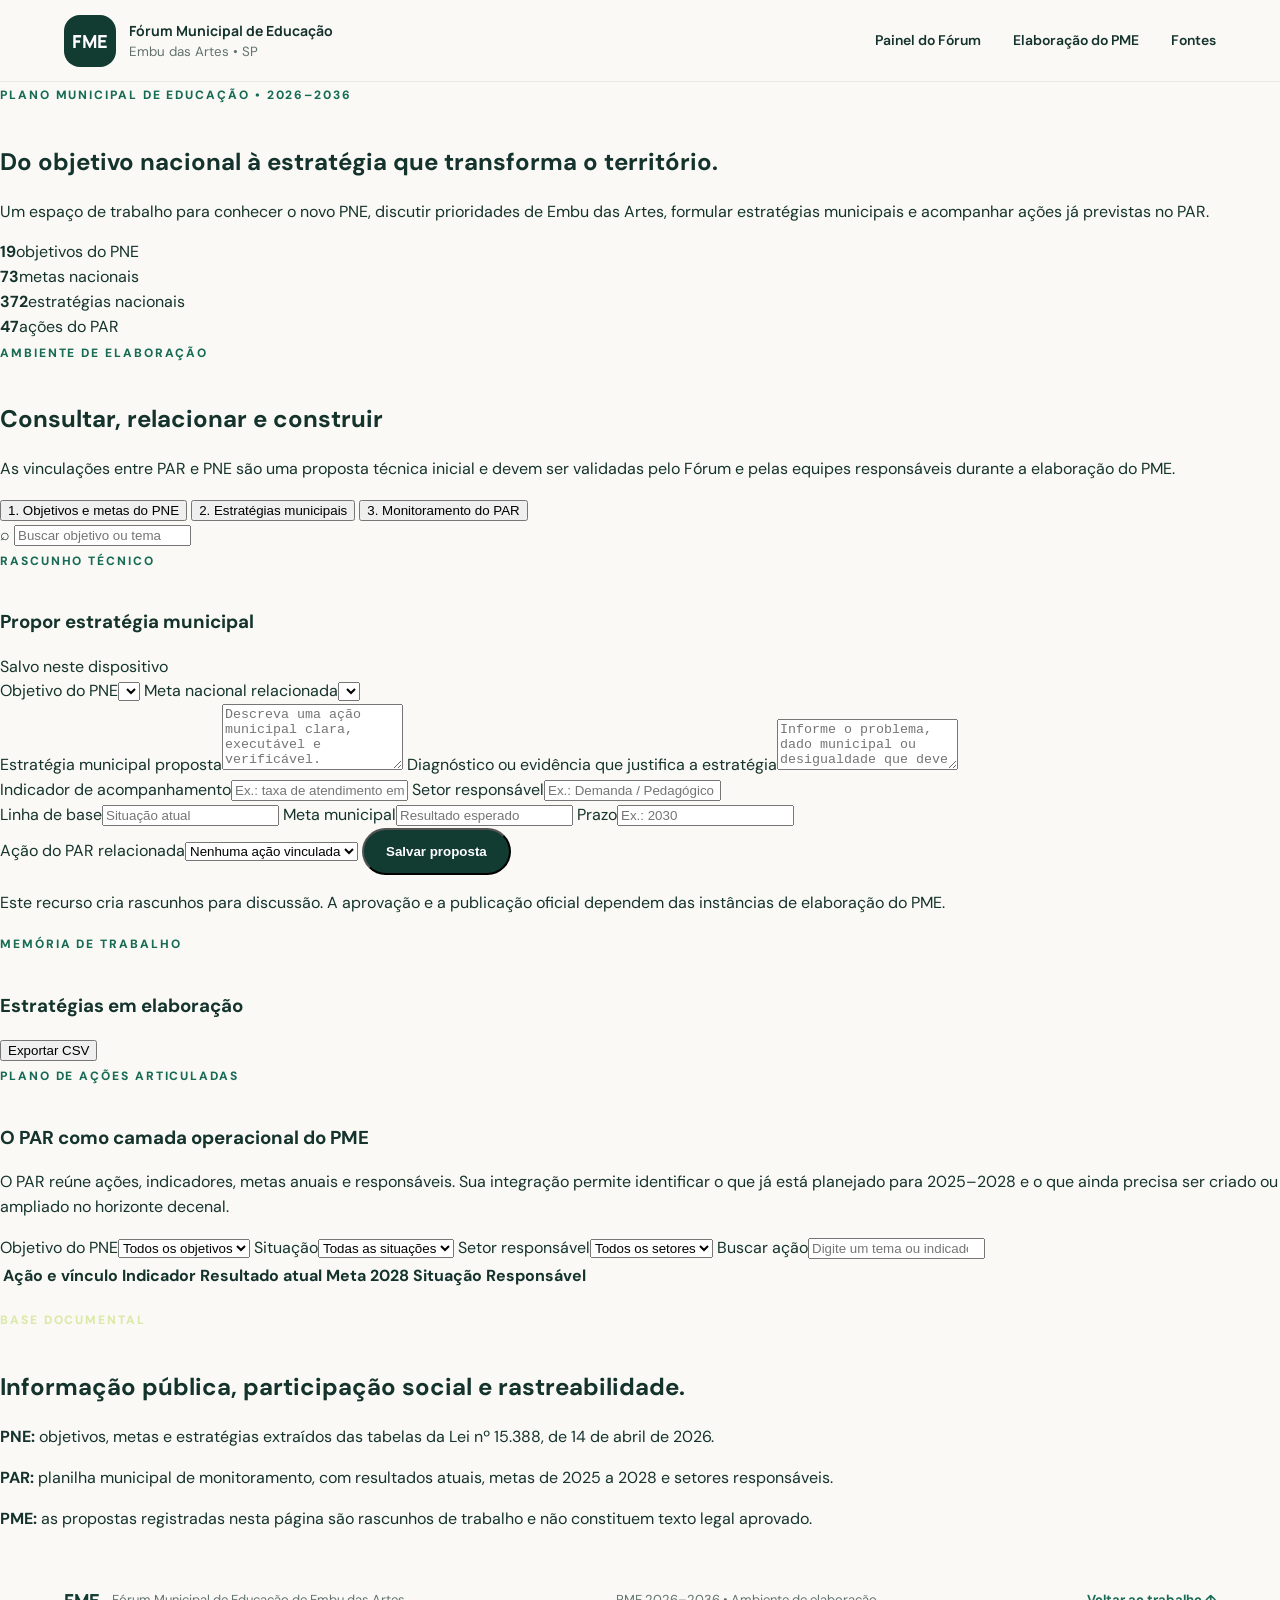
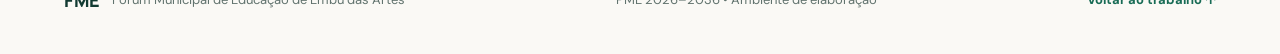
==== pme.html @ 4b8239c7 "Cria arquivo pme.html - atualização v.2.0 Cria arquivo pme.html - atualização v.2.0" ====
<!doctype html>
<html lang="pt-BR">
<head>
  <meta charset="utf-8">
  <meta name="viewport" content="width=device-width, initial-scale=1">
  <meta name="theme-color" content="#153f35">
  <title>PME 2026–2036 | Fórum Municipal de Educação</title>
  <meta name="description" content="Ambiente de consulta ao PNE, elaboração de estratégias municipais e articulação com o monitoramento do PAR de Embu das Artes.">
  <link rel="preconnect" href="https://fonts.googleapis.com">
  <link rel="preconnect" href="https://fonts.gstatic.com" crossorigin>
  <link href="https://fonts.googleapis.com/css2?family=DM+Sans:wght@400;500;600;700&family=Manrope:wght@600;700;800&display=swap" rel="stylesheet">
  <link rel="stylesheet" href="assets/css/style.css">
  <link rel="stylesheet" href="assets/css/pme.css">
</head>
<body class="pme-page">
  <header class="topbar">
    <a class="brand" href="index.html">
      <span class="brand-mark">FME</span>
      <span class="brand-copy"><strong>Fórum Municipal de Educação</strong><small>Embu das Artes • SP</small></span>
    </a>
    <nav class="nav">
      <a href="index.html">Painel do Fórum</a>
      <a href="#workspace">Elaboração do PME</a>
      <a href="#fontes">Fontes</a>
    </nav>
    <button class="menu" aria-label="Abrir menu" aria-expanded="false">☰</button>
  </header>

  <main>
    <section class="pme-hero">
      <div>
        <span class="eyebrow">Plano Municipal de Educação • 2026–2036</span>
        <h1>Do objetivo nacional à estratégia que transforma o território.</h1>
        <p>Um espaço de trabalho para conhecer o novo PNE, discutir prioridades de Embu das Artes, formular estratégias municipais e acompanhar ações já previstas no PAR.</p>
      </div>
      <div class="pme-hero-stats" aria-label="Resumo das fontes analisadas">
        <article><strong id="pneObjectiveTotal">19</strong><span>objetivos do PNE</span></article>
        <article><strong id="pneGoalTotal">73</strong><span>metas nacionais</span></article>
        <article><strong id="pneStrategyTotal">372</strong><span>estratégias nacionais</span></article>
        <article><strong id="parActionTotal">47</strong><span>ações do PAR</span></article>
      </div>
    </section>

    <section id="workspace" class="pme-workspace">
      <div class="workspace-heading">
        <div>
          <span class="kicker">Ambiente de elaboração</span>
          <h2>Consultar, relacionar e construir</h2>
        </div>
        <p>As vinculações entre PAR e PNE são uma proposta técnica inicial e devem ser validadas pelo Fórum e pelas equipes responsáveis durante a elaboração do PME.</p>
      </div>

      <div class="view-tabs" role="tablist" aria-label="Etapas de trabalho do PME">
        <button class="view-tab active" role="tab" aria-selected="true" data-view="pne">1. Objetivos e metas do PNE</button>
        <button class="view-tab" role="tab" aria-selected="false" data-view="municipal">2. Estratégias municipais</button>
        <button class="view-tab" role="tab" aria-selected="false" data-view="par">3. Monitoramento do PAR</button>
      </div>

      <section class="workspace-view active" id="view-pne" aria-label="Objetivos e metas do PNE">
        <div class="pne-layout">
          <aside class="objective-browser">
            <label class="pme-search">
              <span aria-hidden="true">⌕</span>
              <input id="objectiveSearch" type="search" placeholder="Buscar objetivo ou tema">
            </label>
            <div id="objectiveList" class="objective-list"></div>
          </aside>
          <div id="objectiveDetail" class="objective-detail"></div>
        </div>
      </section>

      <section class="workspace-view" id="view-municipal" aria-label="Estratégias municipais">
        <div class="draft-grid">
          <form id="strategyForm" class="strategy-form">
            <div class="form-heading">
              <div><span class="kicker">Rascunho técnico</span><h3>Propor estratégia municipal</h3></div>
              <span class="local-badge">Salvo neste dispositivo</span>
            </div>
            <div class="form-row two">
              <label>Objetivo do PNE<select id="draftObjective" required></select></label>
              <label>Meta nacional relacionada<select id="draftGoal" required></select></label>
            </div>
            <label>Estratégia municipal proposta<textarea id="draftText" rows="4" required placeholder="Descreva uma ação municipal clara, executável e verificável."></textarea></label>
            <label>Diagnóstico ou evidência que justifica a estratégia<textarea id="draftEvidence" rows="3" placeholder="Informe o problema, dado municipal ou desigualdade que deve ser enfrentada."></textarea></label>
            <div class="form-row two">
              <label>Indicador de acompanhamento<input id="draftIndicator" type="text" placeholder="Ex.: taxa de atendimento em creche"></label>
              <label>Setor responsável<input id="draftOwner" type="text" placeholder="Ex.: Demanda / Pedagógico"></label>
            </div>
            <div class="form-row three">
              <label>Linha de base<input id="draftBaseline" type="text" placeholder="Situação atual"></label>
              <label>Meta municipal<input id="draftTarget" type="text" placeholder="Resultado esperado"></label>
              <label>Prazo<input id="draftDeadline" type="text" placeholder="Ex.: 2030"></label>
            </div>
            <label>Ação do PAR relacionada<select id="draftPar"><option value="">Nenhuma ação vinculada</option></select></label>
            <button class="btn primary" type="submit">Salvar proposta</button>
            <p class="form-note">Este recurso cria rascunhos para discussão. A aprovação e a publicação oficial dependem das instâncias de elaboração do PME.</p>
          </form>

          <div class="draft-panel">
            <div class="draft-panel-head">
              <div><span class="kicker">Memória de trabalho</span><h3>Estratégias em elaboração</h3></div>
              <button id="exportDrafts" class="outline-action" type="button">Exportar CSV</button>
            </div>
            <div id="draftList" class="draft-list"></div>
          </div>
        </div>
      </section>

      <section class="workspace-view" id="view-par" aria-label="Monitoramento do PAR">
        <div class="par-intro">
          <div>
            <span class="kicker">Plano de Ações Articuladas</span>
            <h3>O PAR como camada operacional do PME</h3>
            <p>O PAR reúne ações, indicadores, metas anuais e responsáveis. Sua integração permite identificar o que já está planejado para 2025–2028 e o que ainda precisa ser criado ou ampliado no horizonte decenal.</p>
          </div>
          <div class="par-status-summary" id="parStatusSummary"></div>
        </div>
        <div class="par-filters">
          <label>Objetivo do PNE<select id="parObjectiveFilter"><option value="">Todos os objetivos</option></select></label>
          <label>Situação<select id="parStatusFilter"><option value="">Todas as situações</option></select></label>
          <label>Setor responsável<select id="parSectorFilter"><option value="">Todos os setores</option></select></label>
          <label class="par-search">Buscar ação<input id="parSearch" type="search" placeholder="Digite um tema ou indicador"></label>
        </div>
        <div class="par-table-wrap">
          <table class="par-table">
            <thead><tr><th>Ação e vínculo</th><th>Indicador</th><th>Resultado atual</th><th>Meta 2028</th><th>Situação</th><th>Responsável</th></tr></thead>
            <tbody id="parTableBody"></tbody>
          </table>
        </div>
        <p id="parCount" class="result-count"></p>
      </section>
    </section>

    <section id="fontes" class="source-note">
      <div><span class="kicker light">Base documental</span><h2>Informação pública, participação social e rastreabilidade.</h2></div>
      <div>
        <p><strong>PNE:</strong> objetivos, metas e estratégias extraídos das tabelas da Lei nº 15.388, de 14 de abril de 2026.</p>
        <p><strong>PAR:</strong> planilha municipal de monitoramento, com resultados atuais, metas de 2025 a 2028 e setores responsáveis.</p>
        <p><strong>PME:</strong> as propostas registradas nesta página são rascunhos de trabalho e não constituem texto legal aprovado.</p>
      </div>
    </section>
  </main>

  <footer>
    <div><strong>FME</strong><span>Fórum Municipal de Educação de Embu das Artes</span></div>
    <p>PME 2026–2036 • Ambiente de elaboração</p>
    <a href="#workspace">Voltar ao trabalho ↑</a>
  </footer>

  <script src="assets/js/pne-par-data.js"></script>
  <script src="assets/js/pme.js"></script>
</body>
</html>
---- assets/css/style.css ----
:root{--ink:#15332d;--deep:#123b32;--green:#176b55;--lime:#dbe9a8;--sand:#f5f1e7;--cream:#faf9f5;--white:#fff;--line:#dfe5df;--muted:#61736e;--shadow:0 18px 50px rgba(19,58,49,.12)}*{box-sizing:border-box}html{scroll-behavior:smooth}body{margin:0;background:var(--cream);color:var(--ink);font:16px/1.55 'DM Sans',Arial,sans-serif}a{color:inherit;text-decoration:none}.topbar{height:82px;display:flex;align-items:center;justify-content:space-between;padding:0 clamp(24px,5vw,72px);position:sticky;top:0;z-index:20;background:rgba(250,249,245,.92);backdrop-filter:blur(16px);border-bottom:1px solid rgba(21,51,45,.08)}.brand{display:flex;align-items:center;gap:13px}.brand-mark{display:grid;place-items:center;width:52px;height:52px;border-radius:16px;background:var(--deep);color:#fff;font:800 18px/1 'Manrope',Arial,sans-serif}.brand-copy{display:flex;flex-direction:column;line-height:1.2}.brand-copy strong{font:700 14px 'Manrope',Arial,sans-serif}.brand-copy small{color:var(--muted);margin-top:4px}.nav{display:flex;gap:32px;font-weight:600;font-size:14px}.nav a{position:relative}.nav a:after{content:'';position:absolute;left:0;bottom:-7px;width:0;height:2px;background:var(--green);transition:.2s}.nav a:hover:after{width:100%}.menu{display:none;border:0;background:transparent;font-size:24px;color:var(--deep)}.hero{min-height:680px;padding:82px clamp(24px,6vw,90px);display:grid;grid-template-columns:minmax(0,1.45fr) minmax(300px,.55fr);gap:72px;align-items:center;background:radial-gradient(circle at 82% 24%,rgba(219,233,168,.65),transparent 26%),linear-gradient(135deg,#f8f7f2 0%,#f0f5ec 100%);position:relative;overflow:hidden}.hero:before{content:'';position:absolute;width:440px;height:440px;border:1px solid rgba(23,107,85,.16);border-radius:50%;right:-130px;bottom:-170px}.eyebrow,.kicker{display:inline-flex;text-transform:uppercase;letter-spacing:.16em;font-size:12px;font-weight:800;color:var(--green);margin-bottom:18px}.hero h1,.section h2,.participation h2{font-family:'Manrope',Arial,sans-serif;letter-spacing:-.04em}.hero h1{font-size:clamp(44px,6vw,82px);line-height:.98;max-width:1050px;margin:0 0 28px}.hero-content>p{max-width:760px;color:var(--muted);font-size:19px}.hero-actions{display:flex;gap:12px;margin:34px 0 46px}.btn{display:inline-flex;align-items:center;justify-content:center;padding:14px 22px;border-radius:999px;font-weight:700}.btn.primary{background:var(--deep);color:#fff}.btn.ghost{border:1px solid rgba(21,51,45,.18);background:rgba(255,255,255,.55)}.hero-stats{display:flex;flex-wrap:wrap;gap:34px}.hero-stats div{display:flex;flex-direction:column;border-left:2px solid var(--lime);padding-left:14px}.hero-stats strong{font:800 20px 'Manrope',Arial,sans-serif}.hero-stats span{color:var(--muted);font-size:13px}.hero-card{align-self:end;background:var(--deep);color:#fff;border-radius:28px;padding:34px;box-shadow:var(--shadow);transform:rotate(-2deg)}.quote-mark{font:800 72px/1 Georgia,serif;color:var(--lime);height:45px}.hero-card p{font:700 25px/1.25 'Manrope',Arial,sans-serif}.hero-card span{color:#bcd0ca;font-size:13px}.section{padding:100px clamp(24px,6vw,90px)}.section-heading{max-width:920px}.section h2,.participation h2{font-size:clamp(34px,4vw,55px);line-height:1.05;margin:0}.intro{background:var(--white)}.intro-grid{display:grid;grid-template-columns:.7fr 1.3fr;gap:70px;margin-top:58px}.lead{font-size:22px;color:var(--muted);margin:0}.pillars{display:grid;grid-template-columns:repeat(3,1fr);gap:16px}.pillars article{padding:28px;border:1px solid var(--line);border-radius:22px;background:#fff}.pillars b{font:800 13px 'Manrope',Arial,sans-serif;color:var(--green)}.pillars h3{font:700 19px 'Manrope',Arial,sans-serif;margin:32px 0 8px}.pillars p{color:var(--muted);margin:0;font-size:14px}.members-section{background:var(--sand)}.members-heading{max-width:none;display:flex;justify-content:space-between;align-items:end;gap:30px}.members-heading p{color:var(--muted);max-width:760px}.counter{min-width:130px;height:130px;border-radius:50%;border:1px solid rgba(21,51,45,.16);display:grid;place-content:center;text-align:center}.counter span{font:800 37px/1 'Manrope',Arial,sans-serif}.counter small{color:var(--muted);margin-top:7px}.member-tools{margin:42px 0 26px;display:flex;align-items:center;gap:12px}.search{width:min(520px,100%);background:#fff;border:1px solid var(--line);height:54px;border-radius:16px;padding:0 18px;display:flex;align-items:center;gap:11px}.search input{border:0;outline:0;width:100%;font:inherit;background:transparent;color:var(--ink)}.clear{border:0;background:transparent;color:var(--green);font-weight:700;cursor:pointer}.members-grid{display:grid;grid-template-columns:repeat(4,minmax(0,1fr));gap:20px}.member-card{background:#fff;border-radius:24px;overflow:hidden;box-shadow:0 5px 20px rgba(20,54,45,.04);transition:transform .25s ease,box-shadow .25s ease}.member-card:hover{transform:translateY(-6px);box-shadow:var(--shadow)}.photo-wrap{aspect-ratio:4/5;background:#e8ece8;overflow:hidden}.photo-wrap img{width:100%;height:100%;object-fit:cover;display:block;transition:transform .45s ease}.member-card:hover img{transform:scale(1.025)}.member-info{padding:19px 20px 22px}.member-info h3{font:700 18px 'Manrope',Arial,sans-serif;margin:0}.member-info p{margin:5px 0 0;color:var(--green);font-size:13px;font-weight:700}.empty{text-align:center;padding:50px;color:var(--muted)}.participation{margin:0 clamp(24px,4vw,58px) 58px;background:var(--deep);color:#fff;border-radius:34px;padding:72px clamp(28px,5vw,72px);display:grid;grid-template-columns:1.15fr .85fr;gap:80px}.kicker.light{color:var(--lime)}.participation>div>p{color:#bad0ca;font-size:18px;max-width:700px}.future-card{background:rgba(255,255,255,.08);border:1px solid rgba(255,255,255,.12);border-radius:24px;padding:30px}.future-card>span{color:var(--lime);font-size:12px;text-transform:uppercase;font-weight:800;letter-spacing:.12em}.future-card h3{font:700 24px/1.25 'Manrope',Arial,sans-serif}.future-card ul{padding-left:18px;color:#d8e4e0}footer{padding:30px clamp(24px,5vw,72px);display:flex;justify-content:space-between;align-items:center;gap:24px;color:var(--muted);font-size:13px}footer div{display:flex;gap:12px;align-items:center}footer strong{color:var(--deep);font:800 18px 'Manrope',Arial,sans-serif}footer a{font-weight:700;color:var(--green)}@media(max-width:1050px){.hero{grid-template-columns:1fr}.hero-card{max-width:480px}.members-grid{grid-template-columns:repeat(3,1fr)}.intro-grid,.participation{grid-template-columns:1fr}.pillars{grid-template-columns:repeat(3,1fr)}}@media(max-width:760px){.topbar{height:72px}.nav{display:none;position:absolute;top:72px;left:16px;right:16px;background:#fff;padding:20px;border-radius:18px;box-shadow:var(--shadow);flex-direction:column}.nav.open{display:flex}.menu{display:block}.brand-copy strong{font-size:12px}.brand-copy small{font-size:11px}.hero{padding-top:64px;min-height:auto}.hero h1{font-size:44px}.hero-stats{gap:18px}.hero-card{display:none}.intro-grid{gap:38px}.pillars{grid-template-columns:1fr}.members-heading{align-items:flex-start}.counter{width:92px;height:92px;min-width:92px}.members-grid{grid-template-columns:repeat(2,1fr);gap:12px}.member-info{padding:15px}.member-info h3{font-size:15px}.participation{margin:0 14px 30px;border-radius:26px;padding:45px 24px;gap:30px}footer{flex-direction:column;align-items:flex-start}}@media(max-width:430px){.members-grid{grid-template-columns:1fr 1fr}.member-info p{font-size:11px}.section{padding-left:18px;padding-right:18px}.members-heading{display:block}.counter{margin-top:25px}.hero{padding-left:18px;padding-right:18px}}
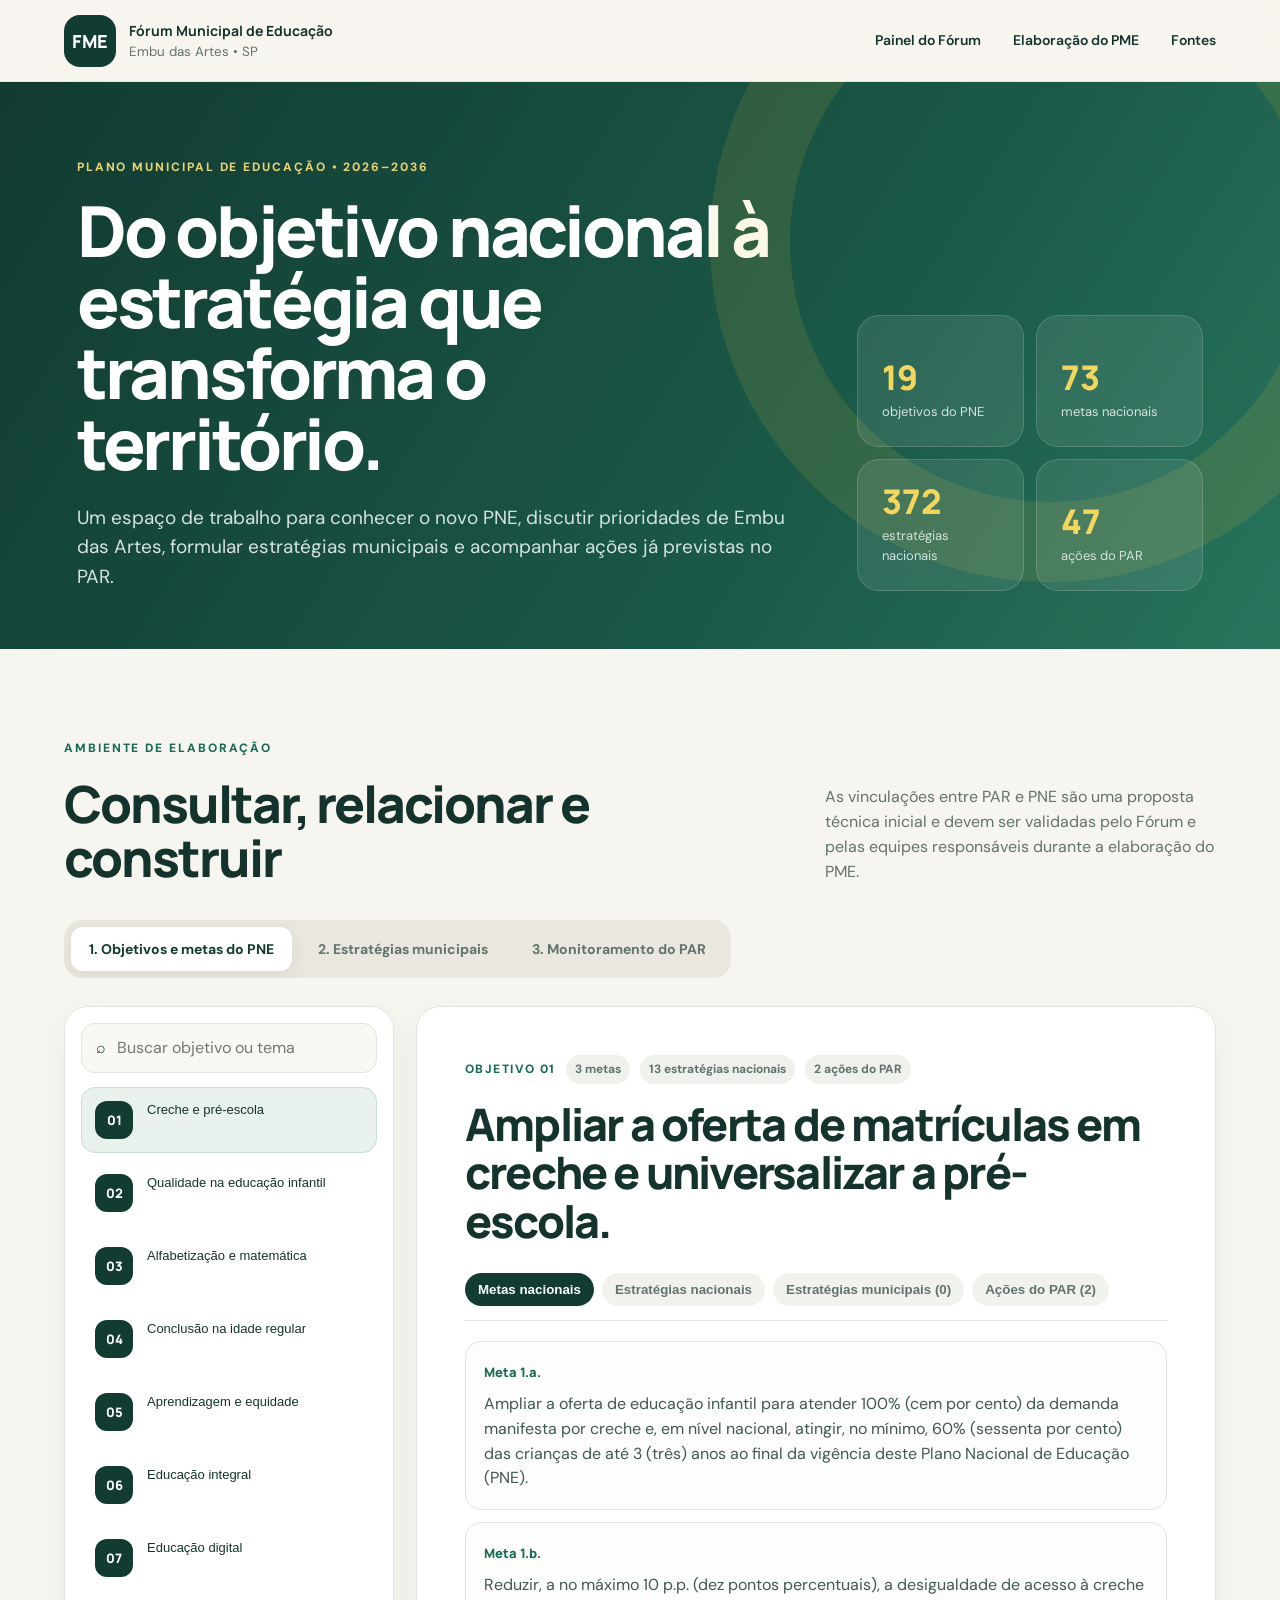
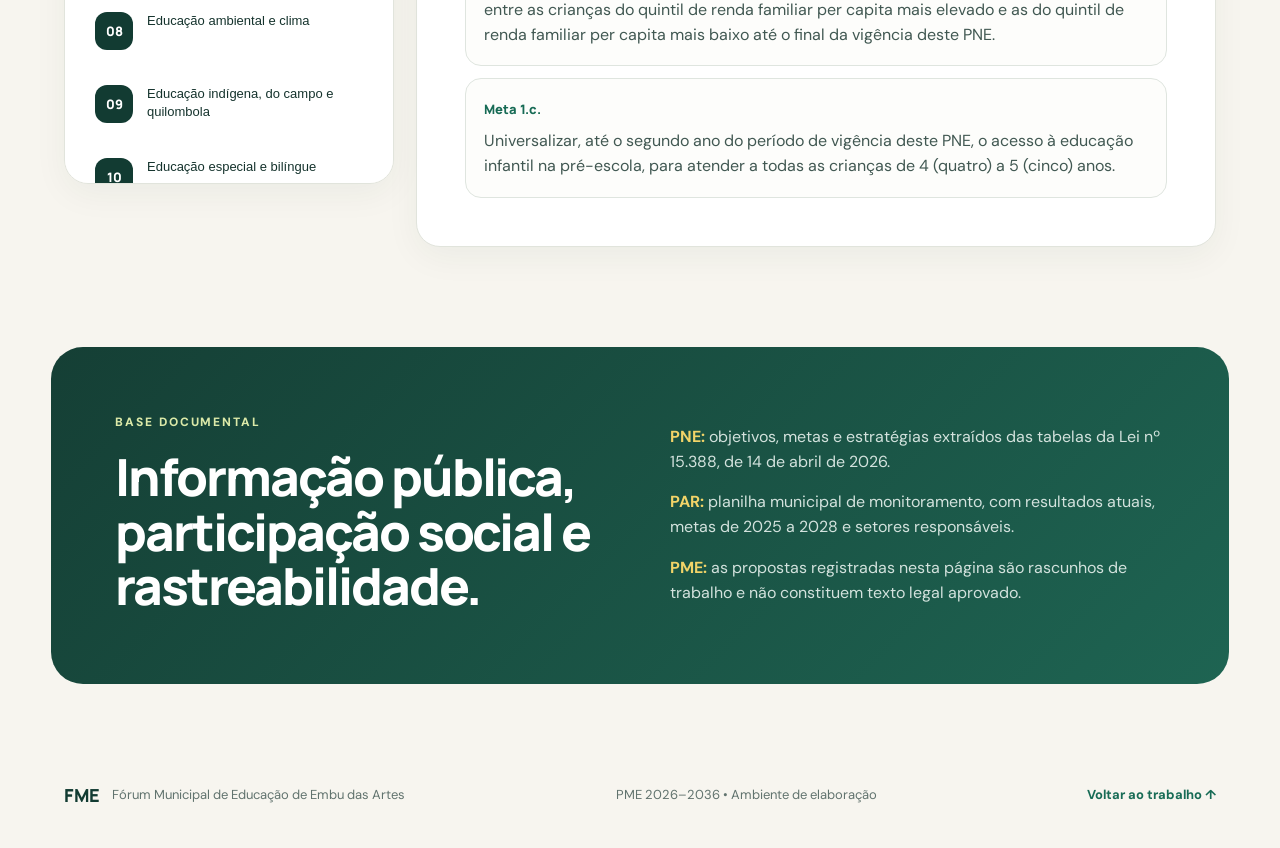
==== commit 32666d15: "Atualização do Painel Consulta Pública" ====
--- a/pme.html
+++ b/pme.html
@@ -11,6 +11,7 @@
   <link href="https://fonts.googleapis.com/css2?family=DM+Sans:wght@400;500;600;700&family=Manrope:wght@600;700;800&display=swap" rel="stylesheet">
   <link rel="stylesheet" href="assets/css/style.css">
   <link rel="stylesheet" href="assets/css/pme.css">
+  <link rel="stylesheet" href="assets/css/pme-integration.css">
 </head>
 <body class="pme-page">
   <header class="topbar">
@@ -74,7 +75,22 @@
           <form id="strategyForm" class="strategy-form">
             <div class="form-heading">
               <div><span class="kicker">Rascunho técnico</span><h3>Propor estratégia municipal</h3></div>
-              <span class="local-badge">Salvo neste dispositivo</span>
+              <span class="local-badge" id="storageBadge">Consulta moderada</span>
+            </div>
+            <div class="participant-block">
+              <h4>Identificação do participante</h4>
+              <div class="form-row two">
+                <label>Nome completo<input id="draftParticipantName" type="text" maxlength="160" required autocomplete="name" placeholder="Informe seu nome"></label>
+                <label>E-mail<input id="draftParticipantEmail" type="email" maxlength="180" required autocomplete="email" placeholder="seuemail@exemplo.com"></label>
+              </div>
+              <label>Representação ou segmento
+                <select id="draftParticipantSegment" required>
+                  <option value="">Selecione</option>
+                  <option>FME</option><option>Secretaria Municipal de Educação</option><option>Unidade escolar</option>
+                  <option>Conselho</option><option>Sociedade civil</option><option>Estudante</option>
+                  <option>Família/Responsável</option><option>Outro</option>
+                </select>
+              </label>
             </div>
             <div class="form-row two">
               <label>Objetivo do PNE<select id="draftObjective" required></select></label>
@@ -92,8 +108,11 @@
               <label>Prazo<input id="draftDeadline" type="text" placeholder="Ex.: 2030"></label>
             </div>
             <label>Ação do PAR relacionada<select id="draftPar"><option value="">Nenhuma ação vinculada</option></select></label>
-            <button class="btn primary" type="submit">Salvar proposta</button>
-            <p class="form-note">Este recurso cria rascunhos para discussão. A aprovação e a publicação oficial dependem das instâncias de elaboração do PME.</p>
+            <label class="honeypot" aria-hidden="true">Não preencha este campo<input id="draftWebsite" type="text" tabindex="-1" autocomplete="off"></label>
+            <label class="consent-check"><input id="draftConsent" type="checkbox" required><span>Autorizo o armazenamento dos meus dados e desta proposta exclusivamente para a elaboração, discussão e monitoramento do PME 2026–2036.</span></label>
+            <button class="btn primary" id="submitProposal" type="submit">Enviar proposta para moderação</button>
+            <p id="submitStatus" class="form-status" role="status" aria-live="polite"></p>
+            <p class="form-note">A proposta será arquivada como “Recebida” e somente será incorporada ao PME após análise das instâncias responsáveis. Uma cópia também permanece neste dispositivo para segurança.</p>
           </form>
 
           <div class="draft-panel">
@@ -147,6 +166,7 @@
     <a href="#workspace">Voltar ao trabalho ↑</a>
   </footer>
 
+  <script src="assets/js/pme-config.js"></script>
   <script src="assets/js/pne-par-data.js"></script>
   <script src="assets/js/pme.js"></script>
 </body>
--- a/assets/css/pme.css
+++ b/assets/css/pme.css
@@ -0,0 +1 @@
+:root{--pme-red:#b8393e;--pme-yellow:#e3ba35;--pme-teal:#2c8a71;--pme-surface:#f3f0e8}.pme-page{background:#f7f5ef}.pme-page .topbar{background:rgba(247,245,239,.94)}.pme-hero{padding:72px clamp(24px,6vw,90px) 58px;background:linear-gradient(122deg,#123b32 0%,#1a5948 64%,#28745d 100%);color:#fff;display:grid;grid-template-columns:minmax(0,1.35fr) minmax(310px,.65fr);gap:60px;align-items:end;position:relative;overflow:hidden}.pme-hero:after{content:'';position:absolute;right:-110px;top:-180px;width:520px;height:520px;border-radius:50%;border:80px solid rgba(227,186,53,.12)}.pme-hero .eyebrow{color:#e8d276}.pme-hero h1{font:800 clamp(42px,5.5vw,76px)/1.01 'Manrope',Arial,sans-serif;letter-spacing:-.045em;margin:0 0 24px;max-width:1000px}.pme-hero p{font-size:19px;color:#d5e3de;max-width:820px;margin:0}.pme-hero-stats{display:grid;grid-template-columns:1fr 1fr;gap:12px;position:relative;z-index:1}.pme-hero-stats article{min-height:132px;padding:24px;border-radius:22px;background:rgba(255,255,255,.09);border:1px solid rgba(255,255,255,.15);display:flex;flex-direction:column;justify-content:flex-end}.pme-hero-stats strong{font:800 34px/1 'Manrope',Arial,sans-serif;color:#f3d65d}.pme-hero-stats span{font-size:13px;color:#d5e3de;margin-top:8px}.pme-workspace{padding:86px clamp(18px,5vw,74px) 100px}.workspace-heading{display:grid;grid-template-columns:1fr minmax(300px,.55fr);gap:50px;align-items:end;margin-bottom:36px}.workspace-heading h2{font:800 clamp(34px,4vw,54px)/1.06 'Manrope',Arial,sans-serif;letter-spacing:-.04em;margin:0}.workspace-heading p{color:var(--muted);margin:0}.view-tabs{display:flex;gap:8px;padding:7px;background:#eae7de;border-radius:18px;width:max-content;max-width:100%;overflow-x:auto;margin-bottom:28px}.view-tab{border:0;background:transparent;color:var(--muted);padding:13px 18px;border-radius:12px;font:700 14px 'DM Sans',Arial,sans-serif;white-space:nowrap;cursor:pointer}.view-tab.active{background:#fff;color:var(--deep);box-shadow:0 4px 18px rgba(20,54,45,.08)}.workspace-view{display:none}.workspace-view.active{display:block}.pne-layout{display:grid;grid-template-columns:330px minmax(0,1fr);gap:22px;align-items:start}.objective-browser,.objective-detail,.strategy-form,.draft-panel,.par-intro,.par-table-wrap{background:#fff;border:1px solid #e1e4dc;border-radius:24px;box-shadow:0 10px 34px rgba(20,54,45,.05)}.objective-browser{padding:16px;position:sticky;top:102px;max-height:calc(100vh - 122px);overflow:auto}.pme-search{height:50px;display:flex;align-items:center;gap:9px;padding:0 14px;border:1px solid var(--line);border-radius:14px;background:#f8f8f5;position:sticky;top:0;z-index:1}.pme-search input{border:0;outline:0;background:transparent;width:100%;font:inherit}.objective-list{display:grid;gap:7px;margin-top:14px}.objective-button{width:100%;text-align:left;border:1px solid transparent;background:transparent;border-radius:14px;padding:13px;display:grid;grid-template-columns:42px 1fr;gap:10px;cursor:pointer;color:var(--ink)}.objective-button:hover{background:#f4f4ef}.objective-button.active{background:#e8f1ec;border-color:#c8ddd3}.objective-number{width:38px;height:38px;border-radius:12px;display:grid;place-items:center;background:var(--deep);color:#fff;font:800 13px 'Manrope',Arial,sans-serif}.objective-button span:last-child{font-size:13px;line-height:1.35}.objective-detail{padding:clamp(24px,4vw,48px);min-height:650px}.objective-kicker{display:flex;align-items:center;gap:10px;flex-wrap:wrap}.objective-kicker span{font-size:12px;font-weight:800;text-transform:uppercase;letter-spacing:.12em;color:var(--green)}.objective-kicker b{font-size:12px;color:var(--muted);padding:5px 9px;background:#f0f1ec;border-radius:999px}.objective-detail h2{font:800 clamp(30px,3.5vw,48px)/1.08 'Manrope',Arial,sans-serif;letter-spacing:-.04em;margin:16px 0 28px}.detail-tabs{display:flex;gap:8px;flex-wrap:wrap;border-bottom:1px solid var(--line);padding-bottom:14px;margin-bottom:20px}.detail-tab{border:0;background:#f2f2ed;color:var(--muted);padding:9px 13px;border-radius:999px;font-weight:700;cursor:pointer}.detail-tab.active{background:var(--deep);color:#fff}.detail-stack{display:grid;gap:12px}.legal-item{padding:18px;border:1px solid var(--line);border-radius:16px;background:#fdfdfb}.legal-item b{font:800 13px 'Manrope',Arial,sans-serif;color:var(--green)}.legal-item p{margin:7px 0 0;color:#415852}.par-link-card{padding:18px;border-left:4px solid var(--pme-yellow);border-radius:4px 16px 16px 4px;background:#f7f5ec}.par-link-card h4{margin:6px 0;font:700 16px/1.35 'Manrope',Arial,sans-serif}.par-link-card small{color:var(--muted)}.empty-card{padding:32px;text-align:center;background:#f6f5ef;border-radius:18px;color:var(--muted)}.inline-action{display:inline-flex;margin-top:14px;border:0;background:var(--deep);color:#fff;padding:10px 15px;border-radius:999px;font-weight:700;cursor:pointer}.draft-grid{display:grid;grid-template-columns:minmax(0,1.15fr) minmax(340px,.85fr);gap:22px;align-items:start}.strategy-form,.draft-panel{padding:clamp(22px,3vw,34px)}.form-heading,.draft-panel-head{display:flex;justify-content:space-between;gap:18px;align-items:start;margin-bottom:24px}.form-heading h3,.draft-panel h3,.par-intro h3{font:800 28px/1.15 'Manrope',Arial,sans-serif;letter-spacing:-.025em;margin:0}.local-badge{font-size:11px;font-weight:800;color:#755c16;background:#f7e8a7;padding:7px 10px;border-radius:999px;white-space:nowrap}.strategy-form>label,.form-row label,.par-filters label{display:grid;gap:7px;font-size:13px;font-weight:700;color:#3d554f}.strategy-form input,.strategy-form select,.strategy-form textarea,.par-filters input,.par-filters select{width:100%;border:1px solid #d8ded8;border-radius:12px;background:#fbfbf8;padding:12px 13px;font:inherit;color:var(--ink);outline:0}.strategy-form textarea{resize:vertical}.strategy-form input:focus,.strategy-form select:focus,.strategy-form textarea:focus,.par-filters input:focus,.par-filters select:focus{border-color:var(--green);box-shadow:0 0 0 3px rgba(23,107,85,.1)}.form-row{display:grid;gap:14px;margin:16px 0}.form-row.two{grid-template-columns:1fr 1fr}.form-row.three{grid-template-columns:repeat(3,1fr)}.strategy-form>.btn{margin-top:20px;border:0;cursor:pointer}.form-note{font-size:12px;color:var(--muted);margin:13px 0 0}.outline-action{border:1px solid #cfd7d1;background:#fff;color:var(--green);padding:9px 13px;border-radius:999px;font-weight:700;cursor:pointer}.draft-list{display:grid;gap:12px}.draft-card{padding:18px;border:1px solid var(--line);border-radius:16px}.draft-card header{display:flex;justify-content:space-between;gap:12px}.draft-card .draft-objective{font-size:11px;font-weight:800;color:var(--green);text-transform:uppercase;letter-spacing:.08em}.draft-card h4{font:700 17px/1.35 'Manrope',Arial,sans-serif;margin:8px 0}.draft-card p{font-size:13px;color:var(--muted);margin:6px 0}.delete-draft{border:0;background:transparent;color:#a23c40;font-weight:700;cursor:pointer}.par-intro{padding:30px;display:grid;grid-template-columns:1fr 1fr;gap:34px}.par-intro p{color:var(--muted)}.par-status-summary{display:grid;grid-template-columns:repeat(3,1fr);gap:10px}.status-card{border-radius:15px;background:#f4f3ed;padding:16px;display:flex;flex-direction:column;justify-content:end}.status-card strong{font:800 26px 'Manrope',Arial,sans-serif}.status-card span{font-size:11px;color:var(--muted);line-height:1.2}.par-filters{display:grid;grid-template-columns:1fr 1fr 1fr 1.3fr;gap:12px;margin:20px 0}.par-table-wrap{overflow:auto}.par-table{width:100%;border-collapse:collapse;min-width:1020px;font-size:13px}.par-table th{text-align:left;padding:15px;background:#173f35;color:#fff;font-size:11px;text-transform:uppercase;letter-spacing:.06em}.par-table th:first-child{border-radius:22px 0 0 0}.par-table th:last-child{border-radius:0 22px 0 0}.par-table td{padding:16px 15px;border-bottom:1px solid var(--line);vertical-align:top}.par-table tr:last-child td{border-bottom:0}.action-title{font-weight:700;line-height:1.35;display:block;margin-bottom:8px}.objective-tags{display:flex;gap:5px;flex-wrap:wrap}.objective-tag{font-size:10px;font-weight:800;color:var(--green);background:#e8f1ec;border-radius:999px;padding:4px 7px}.status-pill{display:inline-flex;padding:5px 8px;border-radius:999px;background:#eee;font-size:10px;font-weight:800;white-space:nowrap}.status-pill.baixo,.status-pill.muito-baixo{color:#8f292e;background:#f8dddd}.status-pill.medio{color:#755c16;background:#f6e7aa}.status-pill.alto{color:#176144;background:#d8efe4}.result-count{text-align:right;color:var(--muted);font-size:13px}.source-note{margin:0 clamp(18px,4vw,58px) 58px;padding:62px clamp(24px,5vw,64px);border-radius:32px;background:linear-gradient(135deg,#153f35,#1e6452);color:#fff;display:grid;grid-template-columns:1fr 1fr;gap:60px}.source-note h2{font:800 clamp(34px,4vw,52px)/1.06 'Manrope',Arial,sans-serif;letter-spacing:-.04em;margin:0}.source-note p{color:#d3e2dd}.source-note strong{color:#f2d468}@media(max-width:1050px){.pme-hero,.workspace-heading,.source-note{grid-template-columns:1fr}.pne-layout{grid-template-columns:270px minmax(0,1fr)}.draft-grid{grid-template-columns:1fr}.par-intro{grid-template-columns:1fr}.par-filters{grid-template-columns:1fr 1fr}}@media(max-width:760px){.pme-hero{padding-top:54px;grid-template-columns:1fr}.pme-hero h1{font-size:43px}.pme-workspace{padding-top:60px}.pne-layout{grid-template-columns:1fr}.objective-browser{position:static;max-height:360px}.objective-detail{min-height:auto}.form-row.two,.form-row.three,.par-filters{grid-template-columns:1fr}.par-status-summary{grid-template-columns:repeat(2,1fr)}.source-note{margin-left:14px;margin-right:14px;padding:42px 24px}.form-heading,.draft-panel-head{display:block}.local-badge{display:inline-flex;margin-top:12px}.outline-action{margin-top:12px}}@media(max-width:460px){.pme-hero-stats{grid-template-columns:1fr 1fr}.pme-hero-stats article{min-height:110px;padding:18px}.view-tabs{width:100%}.objective-detail{padding:22px}.par-status-summary{grid-template-columns:1fr 1fr}}
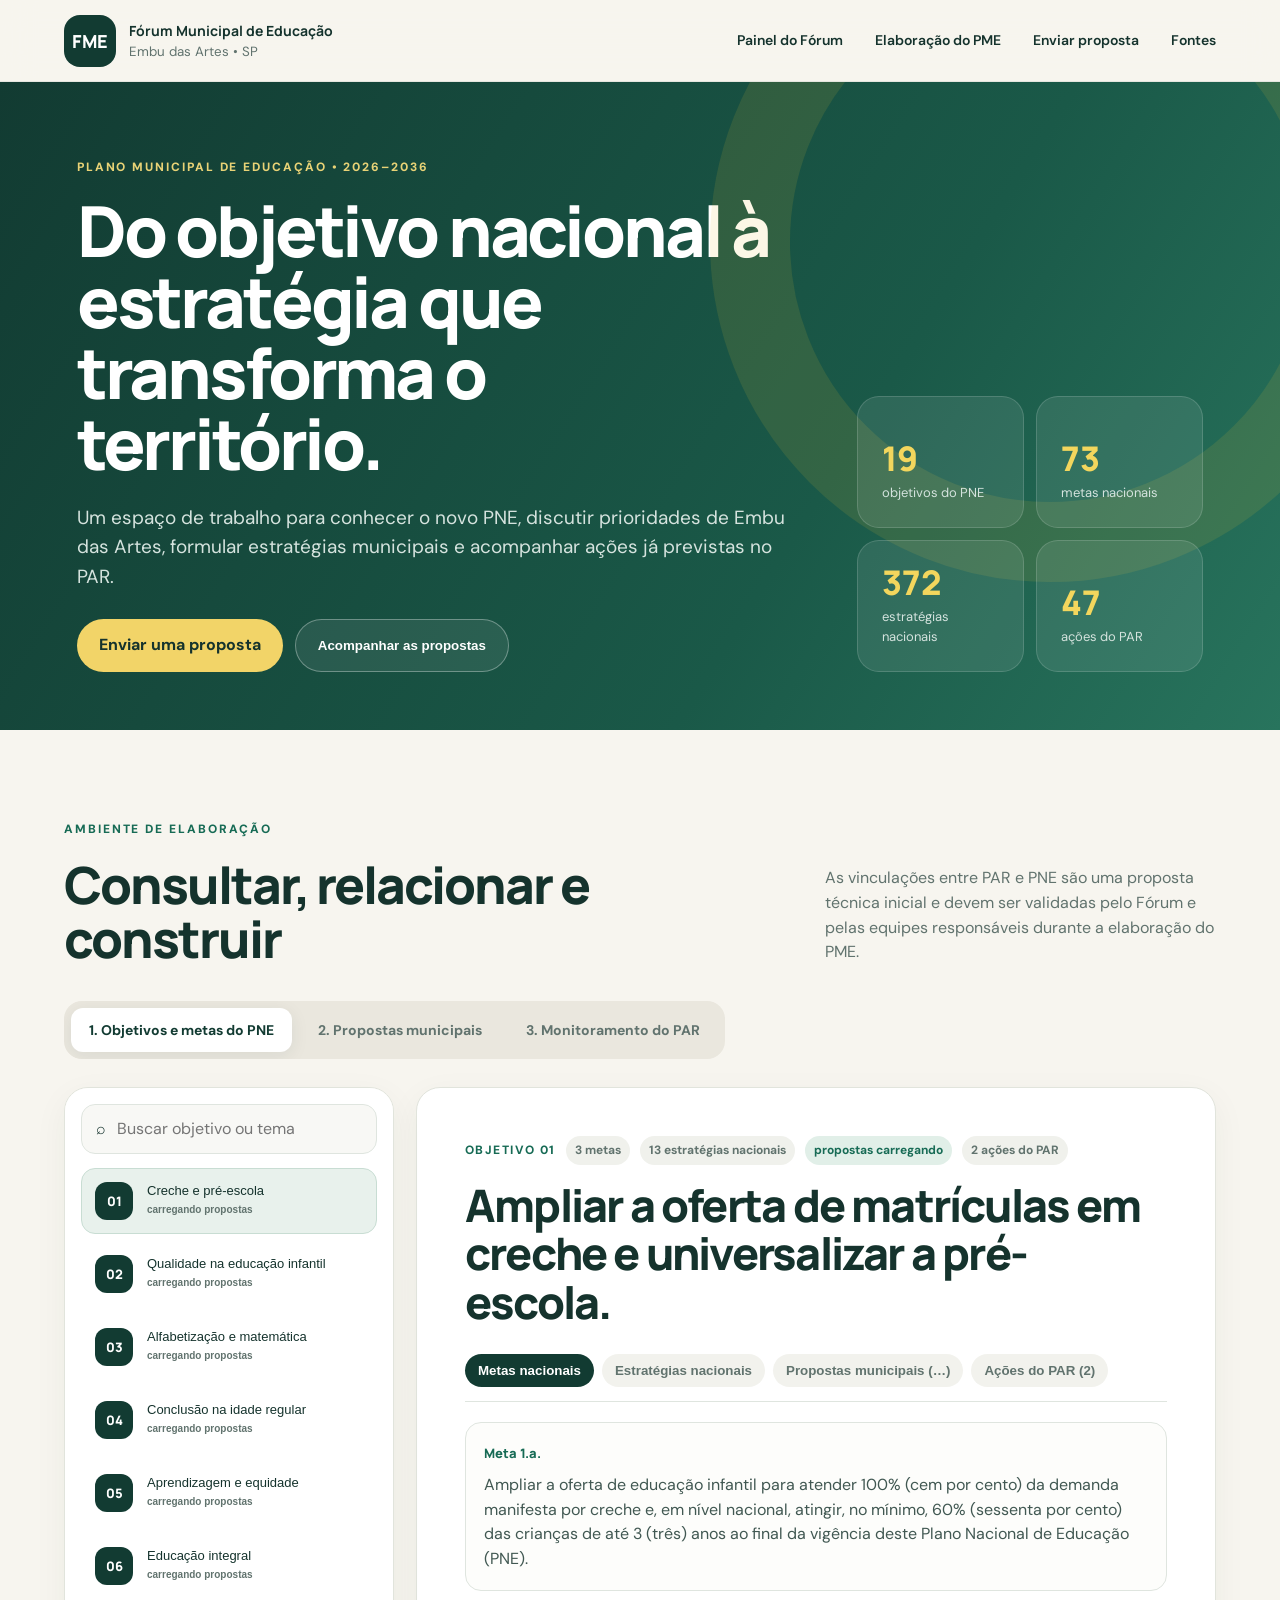
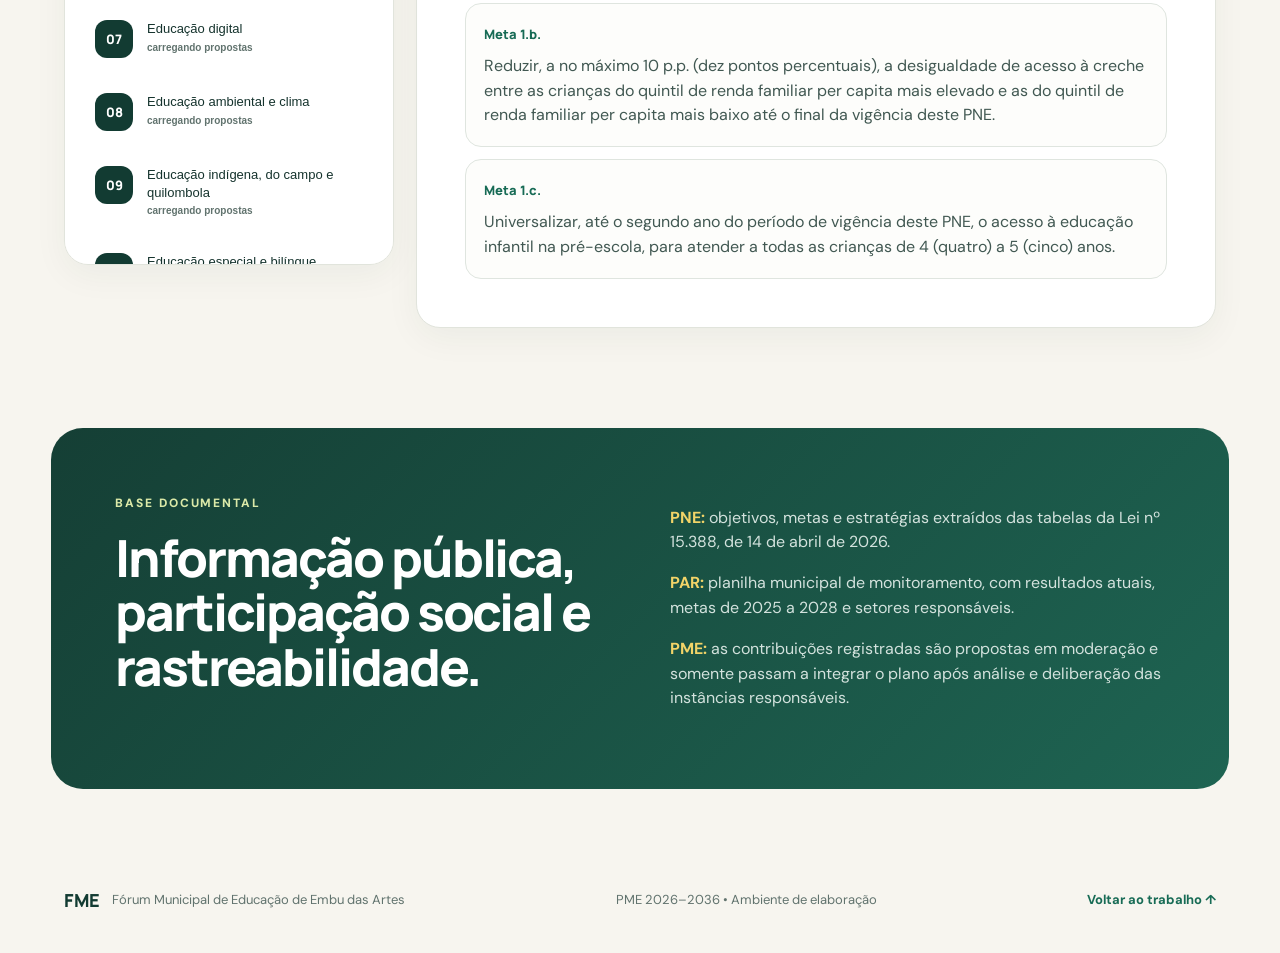
==== commit d9b5b5cb: "Atualização painel de propostas" ====
--- a/pme.html
+++ b/pme.html
@@ -12,6 +12,7 @@
   <link rel="stylesheet" href="assets/css/style.css">
   <link rel="stylesheet" href="assets/css/pme.css">
   <link rel="stylesheet" href="assets/css/pme-integration.css">
+  <link rel="stylesheet" href="assets/css/pme-dashboard.css">
 </head>
 <body class="pme-page">
   <header class="topbar">
@@ -22,6 +23,7 @@
     <nav class="nav">
       <a href="index.html">Painel do Fórum</a>
       <a href="#workspace">Elaboração do PME</a>
+      <a href="propostas.html">Enviar proposta</a>
       <a href="#fontes">Fontes</a>
     </nav>
     <button class="menu" aria-label="Abrir menu" aria-expanded="false">☰</button>
@@ -33,6 +35,10 @@
         <span class="eyebrow">Plano Municipal de Educação • 2026–2036</span>
         <h1>Do objetivo nacional à estratégia que transforma o território.</h1>
         <p>Um espaço de trabalho para conhecer o novo PNE, discutir prioridades de Embu das Artes, formular estratégias municipais e acompanhar ações já previstas no PAR.</p>
+        <div class="hero-actions">
+          <a class="btn primary" href="propostas.html">Enviar uma proposta</a>
+          <button class="btn dashboard-link" type="button" data-open-view="municipal">Acompanhar as propostas</button>
+        </div>
       </div>
       <div class="pme-hero-stats" aria-label="Resumo das fontes analisadas">
         <article><strong id="pneObjectiveTotal">19</strong><span>objetivos do PNE</span></article>
@@ -53,7 +59,7 @@
 
       <div class="view-tabs" role="tablist" aria-label="Etapas de trabalho do PME">
         <button class="view-tab active" role="tab" aria-selected="true" data-view="pne">1. Objetivos e metas do PNE</button>
-        <button class="view-tab" role="tab" aria-selected="false" data-view="municipal">2. Estratégias municipais</button>
+        <button class="view-tab" role="tab" aria-selected="false" data-view="municipal">2. Propostas municipais</button>
         <button class="view-tab" role="tab" aria-selected="false" data-view="par">3. Monitoramento do PAR</button>
       </div>
 
@@ -70,59 +76,34 @@
         </div>
       </section>
 
-      <section class="workspace-view" id="view-municipal" aria-label="Estratégias municipais">
-        <div class="draft-grid">
-          <form id="strategyForm" class="strategy-form">
-            <div class="form-heading">
-              <div><span class="kicker">Rascunho técnico</span><h3>Propor estratégia municipal</h3></div>
-              <span class="local-badge" id="storageBadge">Consulta moderada</span>
-            </div>
-            <div class="participant-block">
-              <h4>Identificação do participante</h4>
-              <div class="form-row two">
-                <label>Nome completo<input id="draftParticipantName" type="text" maxlength="160" required autocomplete="name" placeholder="Informe seu nome"></label>
-                <label>E-mail<input id="draftParticipantEmail" type="email" maxlength="180" required autocomplete="email" placeholder="seuemail@exemplo.com"></label>
-              </div>
-              <label>Representação ou segmento
-                <select id="draftParticipantSegment" required>
-                  <option value="">Selecione</option>
-                  <option>FME</option><option>Secretaria Municipal de Educação</option><option>Unidade escolar</option>
-                  <option>Conselho</option><option>Sociedade civil</option><option>Estudante</option>
-                  <option>Família/Responsável</option><option>Outro</option>
-                </select>
-              </label>
-            </div>
-            <div class="form-row two">
-              <label>Objetivo do PNE<select id="draftObjective" required></select></label>
-              <label>Meta nacional relacionada<select id="draftGoal" required></select></label>
-            </div>
-            <label>Estratégia municipal proposta<textarea id="draftText" rows="4" required placeholder="Descreva uma ação municipal clara, executável e verificável."></textarea></label>
-            <label>Diagnóstico ou evidência que justifica a estratégia<textarea id="draftEvidence" rows="3" placeholder="Informe o problema, dado municipal ou desigualdade que deve ser enfrentada."></textarea></label>
-            <div class="form-row two">
-              <label>Indicador de acompanhamento<input id="draftIndicator" type="text" placeholder="Ex.: taxa de atendimento em creche"></label>
-              <label>Setor responsável<input id="draftOwner" type="text" placeholder="Ex.: Demanda / Pedagógico"></label>
-            </div>
-            <div class="form-row three">
-              <label>Linha de base<input id="draftBaseline" type="text" placeholder="Situação atual"></label>
-              <label>Meta municipal<input id="draftTarget" type="text" placeholder="Resultado esperado"></label>
-              <label>Prazo<input id="draftDeadline" type="text" placeholder="Ex.: 2030"></label>
-            </div>
-            <label>Ação do PAR relacionada<select id="draftPar"><option value="">Nenhuma ação vinculada</option></select></label>
-            <label class="honeypot" aria-hidden="true">Não preencha este campo<input id="draftWebsite" type="text" tabindex="-1" autocomplete="off"></label>
-            <label class="consent-check"><input id="draftConsent" type="checkbox" required><span>Autorizo o armazenamento dos meus dados e desta proposta exclusivamente para a elaboração, discussão e monitoramento do PME 2026–2036.</span></label>
-            <button class="btn primary" id="submitProposal" type="submit">Enviar proposta para moderação</button>
-            <p id="submitStatus" class="form-status" role="status" aria-live="polite"></p>
-            <p class="form-note">A proposta será arquivada como “Recebida” e somente será incorporada ao PME após análise das instâncias responsáveis. Uma cópia também permanece neste dispositivo para segurança.</p>
-          </form>
+      <section class="workspace-view" id="view-municipal" aria-label="Painel público das propostas municipais">
+        <div class="proposal-dashboard-head">
+          <div>
+            <span class="kicker">Consulta pública moderada</span>
+            <h3>Acompanhamento das propostas municipais</h3>
+            <p>Os números abaixo são atualizados a partir da central de propostas. Somente dados agregados são publicados; nomes, e-mails e textos ainda não moderados permanecem restritos à equipe responsável.</p>
+          </div>
+          <a class="btn primary" href="propostas.html">Enviar nova proposta</a>
+        </div>
 
-          <div class="draft-panel">
-            <div class="draft-panel-head">
-              <div><span class="kicker">Memória de trabalho</span><h3>Estratégias em elaboração</h3></div>
-              <button id="exportDrafts" class="outline-action" type="button">Exportar CSV</button>
-            </div>
-            <div id="draftList" class="draft-list"></div>
+        <div id="proposalDashboardState" class="dashboard-state" role="status" aria-live="polite">Carregando dados da consulta…</div>
+        <div class="proposal-summary-grid" aria-label="Resumo das propostas">
+          <article class="proposal-summary total"><span>Total de propostas</span><strong id="publicTotal">—</strong></article>
+          <article class="proposal-summary received"><span>Recebidas</span><strong id="publicReceived">—</strong></article>
+          <article class="proposal-summary analysis"><span>Em análise</span><strong id="publicInAnalysis">—</strong></article>
+          <article class="proposal-summary approved"><span>Aprovadas</span><strong id="publicApproved">—</strong></article>
+          <article class="proposal-summary incorporated"><span>Incorporadas</span><strong id="publicIncorporated">—</strong></article>
+          <article class="proposal-summary rejected"><span>Rejeitadas</span><strong id="publicRejected">—</strong></article>
+        </div>
+
+        <div class="objective-dashboard-card">
+          <div class="objective-dashboard-heading">
+            <div><span class="kicker">Distribuição temática</span><h3>Propostas por objetivo do PNE</h3></div>
+            <p>Clique em um objetivo para consultar sua situação no ambiente de elaboração.</p>
           </div>
+          <div id="objectiveProposalBars" class="objective-proposal-bars"></div>
         </div>
+        <p id="dashboardUpdatedAt" class="dashboard-updated"></p>
       </section>
 
       <section class="workspace-view" id="view-par" aria-label="Monitoramento do PAR">
@@ -155,7 +136,7 @@
       <div>
         <p><strong>PNE:</strong> objetivos, metas e estratégias extraídos das tabelas da Lei nº 15.388, de 14 de abril de 2026.</p>
         <p><strong>PAR:</strong> planilha municipal de monitoramento, com resultados atuais, metas de 2025 a 2028 e setores responsáveis.</p>
-        <p><strong>PME:</strong> as propostas registradas nesta página são rascunhos de trabalho e não constituem texto legal aprovado.</p>
+        <p><strong>PME:</strong> as contribuições registradas são propostas em moderação e somente passam a integrar o plano após análise e deliberação das instâncias responsáveis.</p>
       </div>
     </section>
   </main>
--- a/assets/css/pme-integration.css
+++ b/assets/css/pme-integration.css
@@ -0,0 +1,56 @@
+.participant-block {
+  margin-bottom: 20px;
+  padding: 20px;
+  border: 1px solid #d8ded8;
+  border-radius: 16px;
+  background: #f4f7f3;
+}
+
+.participant-block h4 {
+  margin: 0 0 14px;
+  color: var(--deep);
+  font: 700 17px/1.2 'Manrope', Arial, sans-serif;
+}
+
+.consent-check {
+  display: flex !important;
+  grid-template-columns: none !important;
+  align-items: flex-start;
+  gap: 10px !important;
+  margin-top: 20px;
+  padding: 14px;
+  border-radius: 13px;
+  background: #f7f5ec;
+  color: var(--ink) !important;
+  line-height: 1.45;
+}
+
+.consent-check input {
+  width: 18px !important;
+  height: 18px;
+  margin-top: 2px;
+  flex: 0 0 auto;
+}
+
+.honeypot {
+  position: absolute !important;
+  left: -10000px !important;
+  width: 1px !important;
+  height: 1px !important;
+  overflow: hidden !important;
+}
+
+.form-status {
+  display: none;
+  margin: 14px 0 0;
+  padding: 13px 15px;
+  border-radius: 12px;
+  font-size: 13px;
+  font-weight: 700;
+}
+
+.form-status.visible { display: block; }
+.form-status.success { color: #12533c; background: #dcefe5; }
+.form-status.warning { color: #72590f; background: #f7eab5; }
+.form-status.error { color: #8b2d32; background: #f8dfe0; }
+.strategy-form .btn[disabled] { cursor: wait; opacity: .65; }
--- a/assets/css/pme-dashboard.css
+++ b/assets/css/pme-dashboard.css
@@ -0,0 +1,272 @@
+.pme-hero .hero-actions {
+  position: relative;
+  z-index: 2;
+  margin: 28px 0 0;
+}
+
+.pme-hero .btn.primary {
+  background: #f2d468;
+  color: #15332d;
+}
+
+.pme-hero .dashboard-link {
+  border: 1px solid rgba(255,255,255,.32);
+  background: rgba(255,255,255,.08);
+  color: #fff;
+  cursor: pointer;
+}
+
+.objective-button-copy {
+  display: flex;
+  flex-direction: column;
+  justify-content: center;
+}
+
+.objective-button-copy small {
+  display: block;
+  margin-top: 3px;
+  color: var(--muted);
+  font-size: 10px;
+  font-weight: 700;
+}
+
+.objective-kicker .municipal-count-badge {
+  background: #e1efe8;
+  color: #176b55;
+}
+
+.proposal-dashboard-head {
+  display: flex;
+  align-items: flex-end;
+  justify-content: space-between;
+  gap: 32px;
+  padding: 30px;
+  border: 1px solid #e1e4dc;
+  border-radius: 24px;
+  background: #fff;
+}
+
+.proposal-dashboard-head h3,
+.objective-dashboard-heading h3 {
+  margin: 0;
+  font: 800 28px/1.15 'Manrope',Arial,sans-serif;
+  letter-spacing: -.025em;
+}
+
+.proposal-dashboard-head p,
+.objective-dashboard-heading p {
+  max-width: 820px;
+  margin: 10px 0 0;
+  color: var(--muted);
+}
+
+.proposal-dashboard-head .btn {
+  flex: 0 0 auto;
+}
+
+.dashboard-state {
+  margin: 16px 0;
+  padding: 12px 15px;
+  border-radius: 12px;
+  background: #f4f1e7;
+  color: #6c6243;
+  font-size: 13px;
+  font-weight: 700;
+}
+
+.dashboard-state.ready {
+  background: #e2f0e8;
+  color: #176144;
+}
+
+.dashboard-state.error {
+  background: #f7e1e1;
+  color: #8b2d32;
+}
+
+.proposal-summary-grid {
+  display: grid;
+  grid-template-columns: repeat(6,minmax(0,1fr));
+  gap: 10px;
+  margin-bottom: 20px;
+}
+
+.proposal-summary {
+  min-height: 132px;
+  padding: 18px;
+  border: 1px solid #e1e4dc;
+  border-radius: 18px;
+  background: #fff;
+  display: flex;
+  flex-direction: column;
+  justify-content: space-between;
+}
+
+.proposal-summary span {
+  color: var(--muted);
+  font-size: 12px;
+  font-weight: 800;
+  text-transform: uppercase;
+  letter-spacing: .05em;
+}
+
+.proposal-summary strong {
+  font: 800 34px/1 'Manrope',Arial,sans-serif;
+}
+
+.proposal-summary.total { background: #e8f0ec; }
+.proposal-summary.received { background: #f8edb8; }
+.proposal-summary.analysis { background: #deebf3; }
+.proposal-summary.approved { background: #e7efe0; }
+.proposal-summary.incorporated { background: #dcefe5; }
+.proposal-summary.rejected { background: #f5e4e4; }
+
+.objective-dashboard-card {
+  padding: 30px;
+  border: 1px solid #e1e4dc;
+  border-radius: 24px;
+  background: #fff;
+}
+
+.objective-dashboard-heading {
+  display: flex;
+  justify-content: space-between;
+  align-items: end;
+  gap: 30px;
+  margin-bottom: 22px;
+}
+
+.objective-dashboard-heading p {
+  max-width: 420px;
+  font-size: 13px;
+}
+
+.objective-proposal-bars {
+  display: grid;
+  gap: 7px;
+}
+
+.objective-proposal-row {
+  width: 100%;
+  display: grid;
+  grid-template-columns: 42px minmax(190px,1fr) minmax(180px,2fr) 40px;
+  align-items: center;
+  gap: 12px;
+  padding: 9px 11px;
+  border: 0;
+  border-radius: 12px;
+  background: transparent;
+  color: var(--ink);
+  text-align: left;
+  cursor: pointer;
+}
+
+.objective-proposal-row:hover {
+  background: #f3f6f2;
+}
+
+.bar-objective-number {
+  display: grid;
+  place-items: center;
+  width: 34px;
+  height: 34px;
+  border-radius: 10px;
+  background: var(--deep);
+  color: #fff;
+  font-size: 11px;
+  font-weight: 800;
+}
+
+.bar-objective-title {
+  font-size: 13px;
+  font-weight: 700;
+}
+
+.bar-track {
+  height: 10px;
+  overflow: hidden;
+  border-radius: 999px;
+  background: #ebeee9;
+}
+
+.bar-fill {
+  display: block;
+  height: 100%;
+  border-radius: inherit;
+  background: linear-gradient(90deg,#176b55,#e3ba35);
+  transition: width .4s ease;
+}
+
+.objective-proposal-row strong {
+  text-align: right;
+  font: 800 18px 'Manrope',Arial,sans-serif;
+}
+
+.dashboard-updated {
+  margin: 12px 4px 0;
+  color: var(--muted);
+  font-size: 12px;
+  text-align: right;
+}
+
+.objective-public-proposals {
+  padding: 22px;
+  border-radius: 18px;
+  background: #f6f7f3;
+}
+
+.privacy-note {
+  margin: 0 0 16px;
+  color: var(--muted);
+  font-size: 13px;
+}
+
+.objective-status-grid {
+  display: grid;
+  grid-template-columns: repeat(5,1fr);
+  gap: 9px;
+}
+
+.objective-status-grid article {
+  min-height: 92px;
+  padding: 14px;
+  border: 1px solid #dfe5df;
+  border-radius: 14px;
+  background: #fff;
+  display: flex;
+  flex-direction: column;
+  justify-content: space-between;
+}
+
+.objective-status-grid span {
+  color: var(--muted);
+  font-size: 11px;
+  font-weight: 700;
+}
+
+.objective-status-grid strong {
+  font: 800 25px 'Manrope',Arial,sans-serif;
+}
+
+@media (max-width: 1120px) {
+  .proposal-summary-grid { grid-template-columns: repeat(3,1fr); }
+  .objective-status-grid { grid-template-columns: repeat(3,1fr); }
+}
+
+@media (max-width: 760px) {
+  .pme-hero .hero-actions,
+  .proposal-dashboard-head,
+  .objective-dashboard-heading { align-items: stretch; flex-direction: column; }
+  .pme-hero .hero-actions { display: grid; }
+  .proposal-summary-grid { grid-template-columns: repeat(2,1fr); }
+  .objective-proposal-row { grid-template-columns: 38px 1fr 34px; }
+  .bar-track { grid-column: 2 / 4; }
+  .objective-status-grid { grid-template-columns: repeat(2,1fr); }
+}
+
+@media (max-width: 430px) {
+  .proposal-summary-grid { grid-template-columns: 1fr 1fr; }
+  .proposal-summary { min-height: 110px; padding: 14px; }
+  .proposal-summary strong { font-size: 28px; }
+  .objective-dashboard-card,.proposal-dashboard-head { padding: 22px; }
+}
